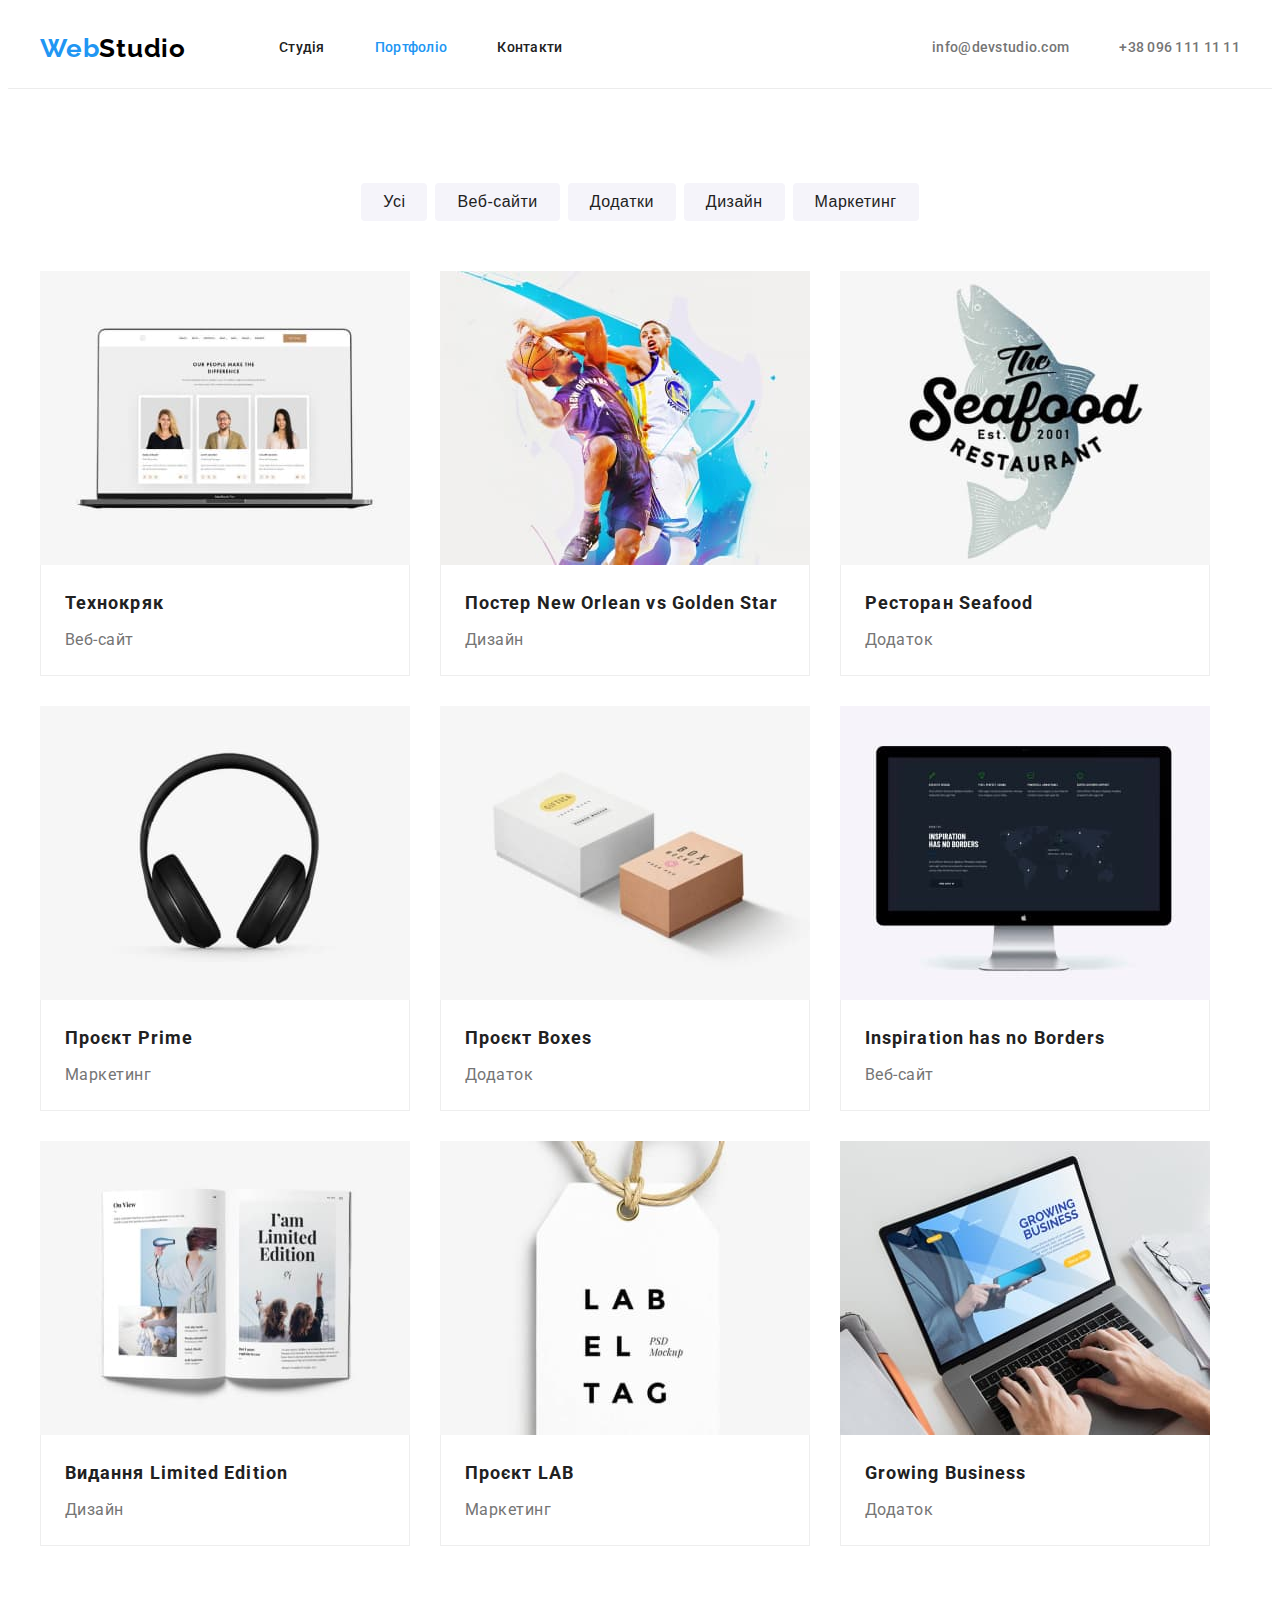
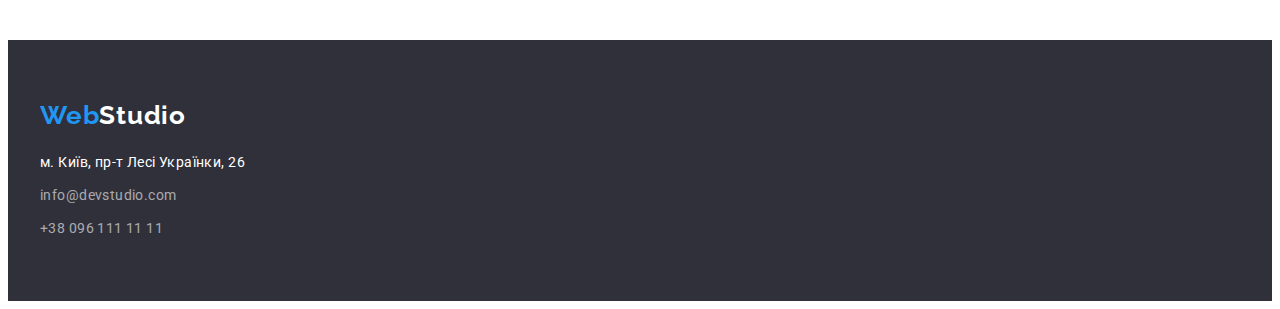
==== portfolio.html @ ee871b84 "clone hw3" ====
<!DOCTYPE html>
<html lang="uk">
  <head>
    <meta charset="UTF-8" />
    <meta http-equiv="X-UA-Compatible" content="IE=edge" />
    <meta name="viewport" content="width=device-width, initial-scale=1.0" />
    <title>Портфоліо</title>
    <link rel="preconnect" href="https://fonts.googleapis.com" />
    <link rel="preconnect" href="https://fonts.gstatic.com" crossorigin />
    <link href="https://fonts.googleapis.com/css2?family=Raleway:wght@700&family=Roboto:wght@400;500;700;900&display=swap" rel="stylesheet" />
    <link
      rel="stylesheet"
      href="https://cdnjs.cloudflare.com/ajax/libs/modern-normalize/1.1.0/modern-normalize.min.css"
      integrity="sha512-wpPYUAdjBVSE4KJnH1VR1HeZfpl1ub8YT/NKx4PuQ5NmX2tKuGu6U/JRp5y+Y8XG2tV+wKQpNHVUX03MfMFn9Q=="
      crossorigin="anonymous"
      referrerpolicy="no-referrer"
    />
    <link rel="stylesheet" href="./css/styles.css" />
  </head>

  <body>
    <header class="header">
      <div class="container">
        <!-- logo -->
        <a class="logo link" href="./index.html">Web<span class="logo-header">Studio</span></a>

        <!-- navigation -->
        <nav class="nav">
          <ul class="nav-list list">
            <li class="nav-item"><a class="nav-link link" href="./index.html">Студія</a></li>
            <li class="nav-item"><a class="nav-link link current" href="./portfolio.html">Портфоліо</a></li>
            <li class="nav-item"><a class="nav-link link" href="">Контакти</a></li>
          </ul>
        </nav>
        <ul class="contact-list list">
          <li class="contact-item"><a class="contact-link link" href="mailto:info@devstudio.com">info@devstudio.com</a></li>
          <li class="contact-item"><a class="contact-link link" href="tel:+380961111111">+38 096 111 11 11</a></li>
        </ul>
      </div>
    </header>

    <main>
      <section class="portfolio">
        <div class="container">
          <h1 class="visually-hidden">Портфоліо</h1>
          <ul class="portfolio-filter list">
            <li class="portfolio-filter-item"><button class="filter-btn" type="button">Усі</button></li>
            <li class="portfolio-filter-item"><button class="filter-btn" type="button">Веб-сайти</button></li>
            <li class="portfolio-filter-item"><button class="filter-btn" type="button">Додатки</button></li>
            <li class="portfolio-filter-item"><button class="filter-btn" type="button">Дизайн</button></li>
            <li class="portfolio-filter-item"><button class="filter-btn" type="button">Маркетинг</button></li>
          </ul>
          <ul class="portfolio-list list">
            <li class="portfolio-item">
              <a class="portfolio-item-link link" href="">
                <img class="portfolio-img" src="./images/portfolio-1.jpg" alt="Ноутбук" width="370" height="294" />
                <div class="portfolio-item-group">
                  <h2 class="portfolio-item-title">Технокряк</h2>
                  <p class="portfolio-item-text">Веб-сайт</p>
                </div>
              </a>
            </li>
            <li class="portfolio-item">
              <a class="portfolio-item-link link" href="">
                <img class="portfolio-img" src="./images/portfolio-2.jpg" alt="Два баскетболісти" width="370" height="294" />
                <div class="portfolio-item-group">
                  <h2 class="portfolio-item-title">Постер New Orlean vs Golden Star</h2>
                  <p class="portfolio-item-text">Дизайн</p>
                </div>
              </a>
            </li>
            <li class="portfolio-item">
              <a class="portfolio-item-link link" href="">
                <img class="portfolio-img" src="./images/portfolio-3.jpg" alt="Логотип-риба" width="370" height="294" />
                <div class="portfolio-item-group">
                  <h2 class="portfolio-item-title">Ресторан Seafood</h2>
                  <p class="portfolio-item-text">Додаток</p>
                </div>
              </a>
            </li>
            <li class="portfolio-item">
              <a class="portfolio-item-link link" href="">
                <img class="portfolio-img" src="./images/portfolio-4.jpg" alt="Навушники" width="370" height="294" />
                <div class="portfolio-item-group">
                  <h2 class="portfolio-item-title">Проєкт Prime</h2>
                  <p class="portfolio-item-text">Маркетинг</p>
                </div>
              </a>
            </li>
            <li class="portfolio-item">
              <a class="portfolio-item-link link" href="">
                <img class="portfolio-img" src="./images/portfolio-5.jpg" alt="Дві коробки" width="370" height="294" />
                <div class="portfolio-item-group">
                  <h2 class="portfolio-item-title">Проєкт Boxes</h2>
                  <p class="portfolio-item-text">Додаток</p>
                </div>
              </a>
            </li>
            <li class="portfolio-item">
              <a class="portfolio-item-link link" href="">
                <img class="portfolio-img" src="./images/portfolio-6.jpg" alt="Монітор" width="370" height="294" />
                <div class="portfolio-item-group">
                  <h2 class="portfolio-item-title">Inspiration has no Borders</h2>
                  <p class="portfolio-item-text">Веб-сайт</p>
                </div>
              </a>
            </li>
            <li class="portfolio-item">
              <a class="portfolio-item-link link" href="">
                <img class="portfolio-img" src="./images/portfolio-7.jpg" alt="Журнал" width="370" height="294" />
                <div class="portfolio-item-group">
                  <h2 class="portfolio-item-title">Видання Limited Edition</h2>
                  <p class="portfolio-item-text">Дизайн</p>
                </div>
              </a>
            </li>
            <li class="portfolio-item">
              <a class="portfolio-item-link link" href="">
                <img class="portfolio-img" src="./images/portfolio-8.jpg" alt="Етикетка" width="370" height="294" />
                <div class="portfolio-item-group">
                  <h2 class="portfolio-item-title">Проєкт LAB</h2>
                  <p class="portfolio-item-text">Маркетинг</p>
                </div>
              </a>
            </li>
            <li class="portfolio-item">
              <a class="portfolio-item-link link" href="">
                <img class="portfolio-img" src="./images/portfolio-9.jpg" alt="Ноутбук" width="370" height="294" />
                <div class="portfolio-item-group">
                  <h2 class="portfolio-item-title">Growing Business</h2>
                  <p class="portfolio-item-text">Додаток</p>
                </div>
              </a>
            </li>
          </ul>
        </div>
      </section>
    </main>

    <footer class="footer">
      <div class="container">
        <!-- logo -->
        <a class="logo link" href="./index.html">Web<span class="logo-footer">Studio</span></a>
        <address class="address">
          <ul class="address-list list">
            <li class="address-item"><a class="address-map link" href="https://goo.gl/maps/GGHUYbkFzDP6m6Ls8" target="_blank" rel="noopener noreferrer">м. Київ, пр-т Лесі Українки, 26</a></li>
            <li class="address-item"><a class="address-link link" href="mailto:info@devstudio.com">info@devstudio.com</a></li>
            <li class="address-item"><a class="address-link link" href="tel:+380961111111">+38 096 111 11 11</a></li>
          </ul>
        </address>
      </div>
    </footer>
  </body>
</html>
---- css/styles.css ----
:root {
  --first-text-color: #757575;
  --title-text-color: #212121;
  --accent-color: #2196f3;
  --first-bg-color: #ffffff;
  --second-bg-color: #2f303a;
  --alt-bg-color: #f5f4fa;
}

/* ----------------RESET------------------ */
h1,
h2,
h3,
h4,
h5,
h6,
p {
  margin: 0;
}

.list {
  list-style: none;
  margin: 0;
  padding: 0;
}

.link {
  text-decoration: none;
}

img {
  display: block;
}

/* ----------------GENERAL------------------ */
body {
  background-color: var(--first-bg-color);
  color: var(--first-text-color);
  font-family: "Roboto", sans-serif;
}

.link:hover,
.link:focus {
  color: var(--accent-color);
}

.container {
  margin: 0 auto;
  width: 1200px;
  padding-left: 15px;
  padding-right: 15px;
}

.header {
  border-bottom: 1px solid #ececec;
}

.visually-hidden {
  position: absolute;
  width: 1px;
  height: 1px;
  margin: -1px;
  border: 0;
  padding: 0;
  white-space: nowrap;
  clip-path: inset(100%);
  clip: rect(0 0 0 0);
  overflow: hidden;
}

/* ----------------LOGO------------------ */
.logo {
  font-family: "Raleway", sans-serif;
  color: var(--accent-color);
  font-weight: 700;
  font-size: 26px;
  line-height: 1.19;
  letter-spacing: 0.03em;
}

.logo-header {
  color: #000000;
}

.logo-footer {
  color: var(--first-bg-color);
}

/* ----------------NAV------------------ */
.header > .container {
  display: flex;
  align-items: center;
}

.nav,
.contact-list {
  font-weight: 500;
  font-size: 14px;
  line-height: 1.14;
  letter-spacing: 0.02em;
}

.nav-list {
  display: flex;
  gap: 50px;
  margin-left: 93px;
}

.contact-list {
  display: flex;
  gap: 50px;
  margin-left: auto;
}

.nav-link.current {
  color: var(--accent-color);
}

.nav-link {
  color: var(--title-text-color);

  display: block;
  padding-top: 32px;
  padding-bottom: 32px;
}

.contact-link {
  color: var(--first-text-color);
  display: block;
  padding-top: 32px;
  padding-bottom: 32px;
}

/* ----------------HERO------------------ */
.hero {
  background-color: var(--second-bg-color);
  text-align: center;
  padding: 200px 0px;
}

.hero-title {
  font-weight: 900;
  font-size: 44px;
  line-height: 1.36;
  letter-spacing: 0.06em;
  text-align: center;
  text-transform: uppercase;
  color: var(--first-bg-color);

  width: 700px;
  margin-left: auto;
  margin-right: auto;
  margin-bottom: 30px;
}

.hero-btn {
  font-weight: 700;
  font-size: 16px;
  line-height: 1.88;
  letter-spacing: 0.06em;

  color: var(--first-bg-color);
  background-color: var(--accent-color);

  border: none;
  cursor: pointer;

  min-width: 216px;
  min-height: 50px;
  padding: 10px 32px;
  box-shadow: 0px 4px 4px rgba(0, 0, 0, 0.15);
  border-radius: 4px;
}

/* ----------------ADVANTAGES------------------ */

.adv {
  padding-top: 94px;
  padding-bottom: 94px;
}

.adv-list {
  display: flex;
  flex-wrap: wrap;
  gap: 30px;
}

.adv-item {
  max-width: 270px;
}

.adv-subtitle {
  font-size: 14px;
  line-height: 1.14;
  letter-spacing: 0.03em;
  text-transform: uppercase;
  color: var(--title-text-color);

  margin-bottom: 10px;
}

.adv-text {
  font-size: 14px;
  line-height: 1.71;
  letter-spacing: 0.03em;
}

/* ----------------WORK------------------ */

.work {
  padding-bottom: 94px;
}

.work-title,
.team-title {
  font-size: 36px;
  line-height: 1.17;
  text-align: center;
  letter-spacing: 0.03em;
  color: var(--title-text-color);

  margin-bottom: 50px;
}

.work-list {
  display: flex;
  flex-wrap: wrap;
  gap: 30px;
}

/* ----------------TEAM------------------ */

.team {
  padding-top: 94px;
  padding-bottom: 94px;
}

.team {
  background-color: var(--alt-bg-color);
}

.team-list {
  display: flex;
  flex-wrap: wrap;
  gap: 30px;
}

.team-item {
  border-radius: 0px 0px 4px 4px;
  box-shadow: 0px 1px 3px rgba(0, 0, 0, 0.12), 0px 1px 1px rgba(0, 0, 0, 0.14), 0px 2px 1px rgba(0, 0, 0, 0.2);
}

.team-item-group {
  background-color: var(--first-bg-color);
  padding-bottom: 30px;
  padding-top: 30px;
  border-radius: 0px 0px 4px 4px;
}

.team-text,
.team-subtitle {
  font-size: 16px;
  line-height: 1.19;
  text-align: center;
  letter-spacing: 0.03em;
}

.team-text {
  color: var(--first-text-color);
}

.team-subtitle {
  font-weight: 500;
  color: var(--title-text-color);

  margin-bottom: 10px;
}

/* ----------------FOOTER------------------ */
.footer {
  background-color: var(--second-bg-color);
  padding-top: 60px;
  padding-bottom: 60px;
}

.address {
  font-style: inherit;
  margin-top: 20px;
}

.address-item:not(:first-child) {
  margin-top: 9px;
}

.address-map,
.address-link {
  font-size: 14px;
  line-height: 1.71;
  letter-spacing: 0.03em;
  color: var(--first-bg-color);
}

.address-link {
  color: rgba(255, 255, 255, 0.6);
}

/* --------------------PORTFOLIO-------------------- */

.portfolio {
  padding-top: 94px;
  padding-bottom: 94px;
}

.portfolio-filter {
  display: flex;
  gap: 8px;
  justify-content: center;
  margin-bottom: 50px;
}

.filter-btn {
  font-weight: 500;
  font-size: 16px;
  line-height: 1.62;
  text-align: center;
  letter-spacing: 0.03em;

  color: var(--title-text-color);
  background-color: var(--alt-bg-color);

  border: none;
  border-radius: 4px;
  cursor: pointer;

  padding: 6px 22px;
}

.filter-btn:hover,
.filter-btn:focus {
  color: var(--first-bg-color);
  background-color: var(--accent-color);
  box-shadow: 0px 3px 1px rgba(0, 0, 0, 0.1), 0px 1px 2px rgba(0, 0, 0, 0.08), 0px 2px 2px rgba(0, 0, 0, 0.12);
}

.portfolio-list {
  display: flex;
  flex-wrap: wrap;
  gap: 30px;
}

.portfolio-item-group {
  background-color: var(--first-bg-color);
  border-bottom: 1px solid #eeeeee;
  border-left: 1px solid #eeeeee;
  border-right: 1px solid #eeeeee;

  padding: 20px 24px;
}

.portfolio-item-title {
  font-size: 18px;
  line-height: 2;
  letter-spacing: 0.06em;
  color: var(--title-text-color);

  margin-bottom: 4px;
}
.portfolio-item-text {
  font-size: 16px;
  line-height: 1.88;
  letter-spacing: 0.03em;
  color: var(--first-text-color);
}
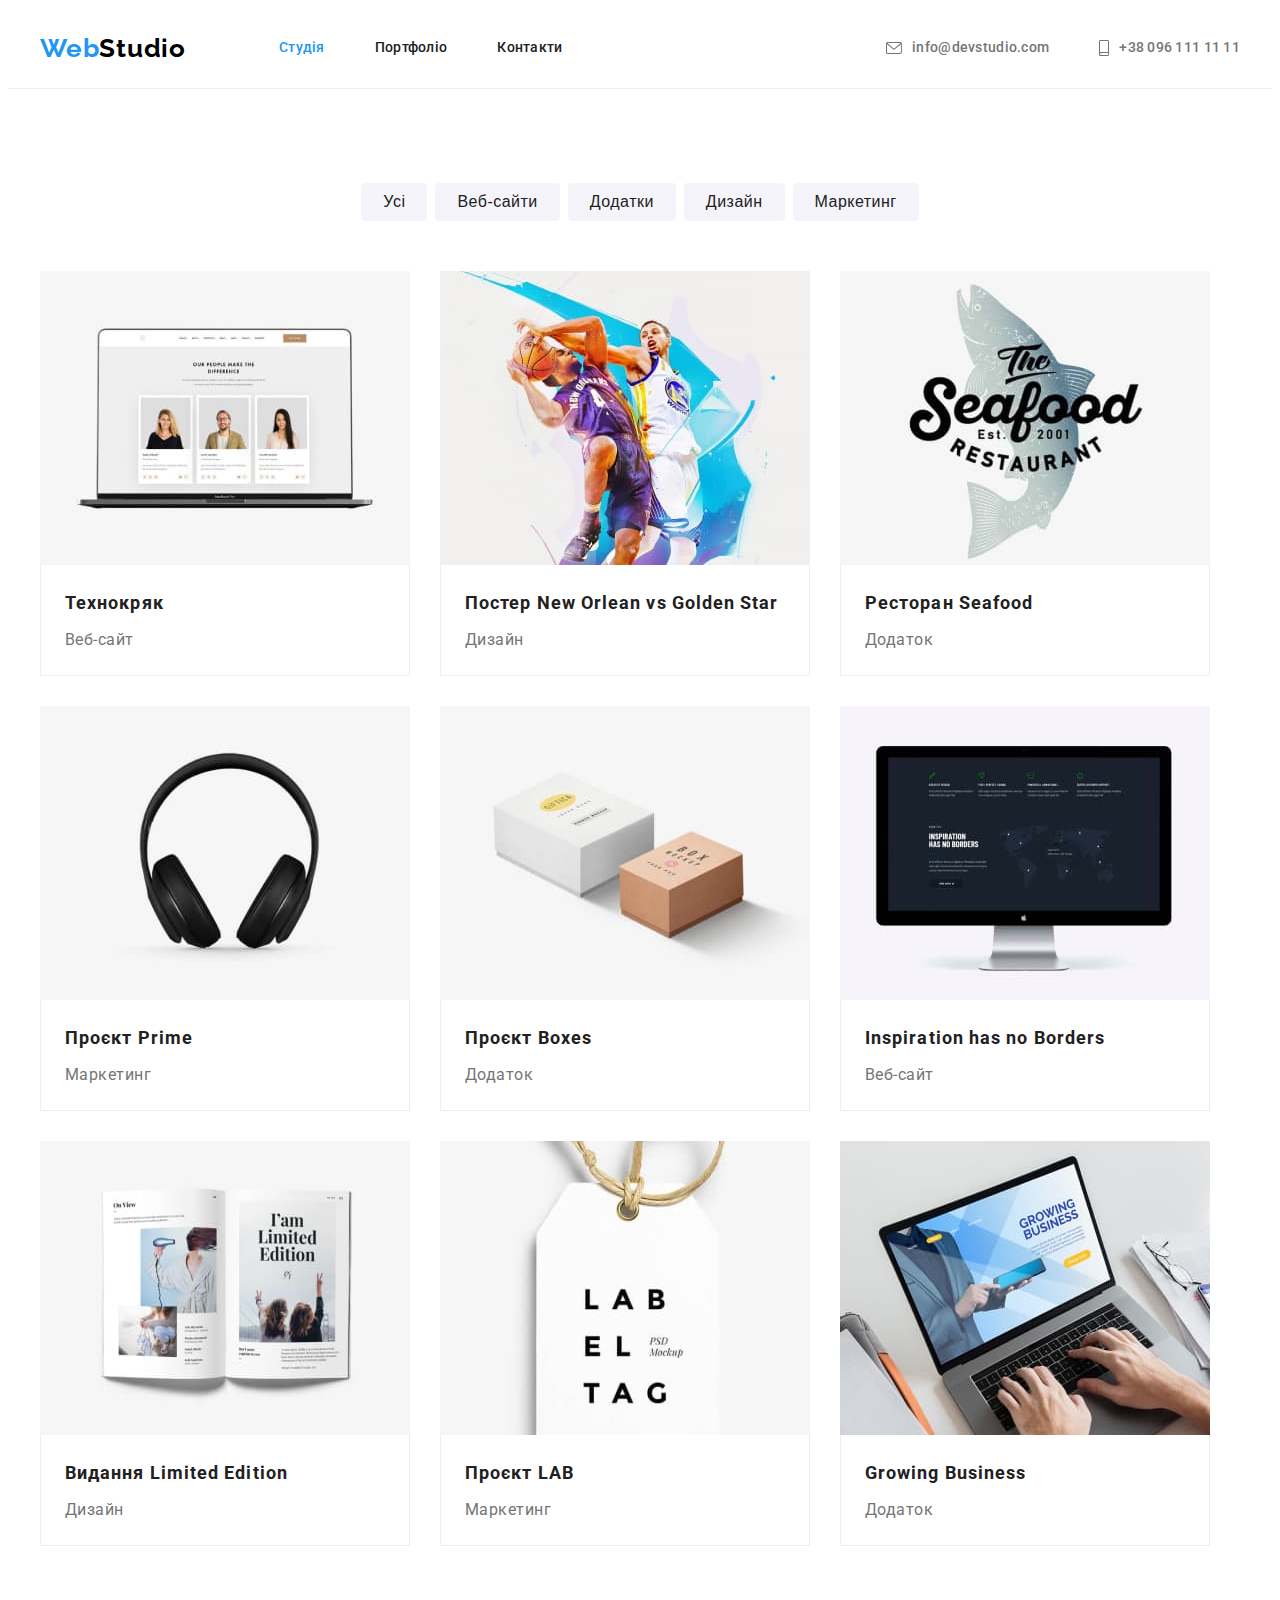
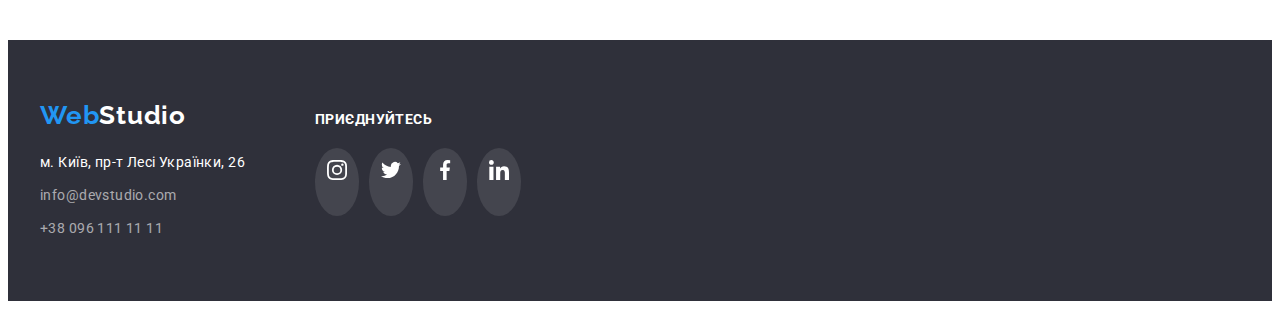
==== commit 03a7e7af: "+header, +footer, +portfolio shadow" ====
--- a/portfolio.html
+++ b/portfolio.html
@@ -27,14 +27,28 @@
         <!-- navigation -->
         <nav class="nav">
           <ul class="nav-list list">
-            <li class="nav-item"><a class="nav-link link" href="./index.html">Студія</a></li>
-            <li class="nav-item"><a class="nav-link link current" href="./portfolio.html">Портфоліо</a></li>
+            <li class="nav-item"><a class="nav-link link current" href="./index.html">Студія</a></li>
+            <li class="nav-item"><a class="nav-link link" href="./portfolio.html">Портфоліо</a></li>
             <li class="nav-item"><a class="nav-link link" href="">Контакти</a></li>
           </ul>
         </nav>
         <ul class="contact-list list">
-          <li class="contact-item"><a class="contact-link link" href="mailto:info@devstudio.com">info@devstudio.com</a></li>
-          <li class="contact-item"><a class="contact-link link" href="tel:+380961111111">+38 096 111 11 11</a></li>
+          <li class="contact-item">
+            <a class="contact-link link" href="mailto:info@devstudio.com">
+              <svg class="contact-icon" width="16px" height="12px">
+                <use href="./images/sprite.svg#icon-mail"></use>
+              </svg>
+              info@devstudio.com</a
+            >
+          </li>
+          <li class="contact-item">
+            <a class="contact-link link" href="tel:+380961111111">
+              <svg class="contact-icon" width="10px" height="16px">
+                <use href="./images/sprite.svg#icon-smartphone"></use>
+              </svg>
+              +38 096 111 11 11</a
+            >
+          </li>
         </ul>
       </div>
     </header>
@@ -52,7 +66,7 @@
           </ul>
           <ul class="portfolio-list list">
             <li class="portfolio-item">
-              <a class="portfolio-item-link link" href="">
+              <a class="portfolio-item-link link" href="" target="_blank" rel="noopener noreferrer">
                 <img class="portfolio-img" src="./images/portfolio-1.jpg" alt="Ноутбук" width="370" height="294" />
                 <div class="portfolio-item-group">
                   <h2 class="portfolio-item-title">Технокряк</h2>
@@ -61,7 +75,7 @@
               </a>
             </li>
             <li class="portfolio-item">
-              <a class="portfolio-item-link link" href="">
+              <a class="portfolio-item-link link" href="" target="_blank" rel="noopener noreferrer">
                 <img class="portfolio-img" src="./images/portfolio-2.jpg" alt="Два баскетболісти" width="370" height="294" />
                 <div class="portfolio-item-group">
                   <h2 class="portfolio-item-title">Постер New Orlean vs Golden Star</h2>
@@ -70,7 +84,7 @@
               </a>
             </li>
             <li class="portfolio-item">
-              <a class="portfolio-item-link link" href="">
+              <a class="portfolio-item-link link" href="" target="_blank" rel="noopener noreferrer">
                 <img class="portfolio-img" src="./images/portfolio-3.jpg" alt="Логотип-риба" width="370" height="294" />
                 <div class="portfolio-item-group">
                   <h2 class="portfolio-item-title">Ресторан Seafood</h2>
@@ -79,7 +93,7 @@
               </a>
             </li>
             <li class="portfolio-item">
-              <a class="portfolio-item-link link" href="">
+              <a class="portfolio-item-link link" href="" target="_blank" rel="noopener noreferrer">
                 <img class="portfolio-img" src="./images/portfolio-4.jpg" alt="Навушники" width="370" height="294" />
                 <div class="portfolio-item-group">
                   <h2 class="portfolio-item-title">Проєкт Prime</h2>
@@ -88,7 +102,7 @@
               </a>
             </li>
             <li class="portfolio-item">
-              <a class="portfolio-item-link link" href="">
+              <a class="portfolio-item-link link" href="" target="_blank" rel="noopener noreferrer">
                 <img class="portfolio-img" src="./images/portfolio-5.jpg" alt="Дві коробки" width="370" height="294" />
                 <div class="portfolio-item-group">
                   <h2 class="portfolio-item-title">Проєкт Boxes</h2>
@@ -97,7 +111,7 @@
               </a>
             </li>
             <li class="portfolio-item">
-              <a class="portfolio-item-link link" href="">
+              <a class="portfolio-item-link link" href="" target="_blank" rel="noopener noreferrer">
                 <img class="portfolio-img" src="./images/portfolio-6.jpg" alt="Монітор" width="370" height="294" />
                 <div class="portfolio-item-group">
                   <h2 class="portfolio-item-title">Inspiration has no Borders</h2>
@@ -106,7 +120,7 @@
               </a>
             </li>
             <li class="portfolio-item">
-              <a class="portfolio-item-link link" href="">
+              <a class="portfolio-item-link link" href="" target="_blank" rel="noopener noreferrer">
                 <img class="portfolio-img" src="./images/portfolio-7.jpg" alt="Журнал" width="370" height="294" />
                 <div class="portfolio-item-group">
                   <h2 class="portfolio-item-title">Видання Limited Edition</h2>
@@ -115,7 +129,7 @@
               </a>
             </li>
             <li class="portfolio-item">
-              <a class="portfolio-item-link link" href="">
+              <a class="portfolio-item-link link" href="" target="_blank" rel="noopener noreferrer">
                 <img class="portfolio-img" src="./images/portfolio-8.jpg" alt="Етикетка" width="370" height="294" />
                 <div class="portfolio-item-group">
                   <h2 class="portfolio-item-title">Проєкт LAB</h2>
@@ -124,7 +138,7 @@
               </a>
             </li>
             <li class="portfolio-item">
-              <a class="portfolio-item-link link" href="">
+              <a class="portfolio-item-link link" href="" target="_blank" rel="noopener noreferrer">
                 <img class="portfolio-img" src="./images/portfolio-9.jpg" alt="Ноутбук" width="370" height="294" />
                 <div class="portfolio-item-group">
                   <h2 class="portfolio-item-title">Growing Business</h2>
@@ -139,15 +153,50 @@
 
     <footer class="footer">
       <div class="container">
-        <!-- logo -->
-        <a class="logo link" href="./index.html">Web<span class="logo-footer">Studio</span></a>
-        <address class="address">
-          <ul class="address-list list">
-            <li class="address-item"><a class="address-map link" href="https://goo.gl/maps/GGHUYbkFzDP6m6Ls8" target="_blank" rel="noopener noreferrer">м. Київ, пр-т Лесі Українки, 26</a></li>
-            <li class="address-item"><a class="address-link link" href="mailto:info@devstudio.com">info@devstudio.com</a></li>
-            <li class="address-item"><a class="address-link link" href="tel:+380961111111">+38 096 111 11 11</a></li>
-          </ul>
-        </address>
+        <div class="footer-wrap">
+          <!-- logo -->
+          <a class="logo link" href="./index.html">Web<span class="logo-footer">Studio</span></a>
+          <address class="address">
+            <ul class="address-list list">
+              <li class="address-item"><a class="address-map link" href="https://goo.gl/maps/GGHUYbkFzDP6m6Ls8" target="_blank" rel="noopener noreferrer">м. Київ, пр-т Лесі Українки, 26</a></li>
+              <li class="address-item"><a class="address-link link" href="mailto:info@devstudio.com">info@devstudio.com</a></li>
+              <li class="address-item"><a class="address-link link" href="tel:+380961111111">+38 096 111 11 11</a></li>
+            </ul>
+          </address>
+        </div>
+        <div class="footer-wrap">
+          <strong class="footer-join">приєднуйтесь</strong>
+          <ul class="social-list list">
+            <li class="social-item">
+              <a href="" class="social-link link" target="_blank" rel="noopener noreferrer">
+                <svg class="social-icon" width="20px" height="20px">
+                  <use href="./images/sprite.svg#icon-instagram"></use>
+                </svg>
+              </a>
+            </li>
+            <li class="social-item">
+              <a href="" class="social-link link" target="_blank" rel="noopener noreferrer">
+                <svg class="social-icon" width="20px" height="20px">
+                  <use href="./images/sprite.svg#icon-twitter"></use>
+                </svg>
+              </a>
+            </li>
+            <li class="social-item">
+              <a href="" class="social-link link" target="_blank" rel="noopener noreferrer">
+                <svg class="social-icon" width="20px" height="20px">
+                  <use href="./images/sprite.svg#icon-facebook"></use>
+                </svg>
+              </a>
+            </li>
+            <li class="social-item">
+              <a href="" class="social-link link" target="_blank" rel="noopener noreferrer">
+                <svg class="social-icon" width="20px" height="20px">
+                  <use href="./images/sprite.svg#icon-linkedin"></use>
+                </svg>
+              </a>
+            </li>
+          </ul>
+        </div>
       </div>
     </footer>
   </body>
--- a/css/styles.css
+++ b/css/styles.css
@@ -126,14 +126,31 @@
 
 .contact-link {
   color: var(--first-text-color);
-  display: block;
+
+  display: flex;
+  gap: 10px;
+  align-items: center;
   padding-top: 32px;
   padding-bottom: 32px;
+}
+
+.contact-icon {
+  fill: currentColor;
+}
+
+.contact-link:hover,
+.contact-link:focus {
+  color: var(--accent-color);
 }
 
 /* ----------------HERO------------------ */
 .hero {
   background-color: var(--second-bg-color);
+  background-image: linear-gradient(rgba(47, 48, 58, 0.4), rgba(47, 48, 58, 0.4)), url(../images/hero-bg.jpg);
+  background-repeat: no-repeat;
+  background-position: center;
+  background-size: contain;
+
   text-align: center;
   padding: 200px 0px;
 }
@@ -143,7 +160,6 @@
   font-size: 44px;
   line-height: 1.36;
   letter-spacing: 0.06em;
-  text-align: center;
   text-transform: uppercase;
   color: var(--first-bg-color);
 
@@ -189,6 +205,15 @@
   max-width: 270px;
 }
 
+.adv-icon-wrap {
+  background-color: var(--alt-bg-color);
+  border-radius: 4px;
+  text-align: center;
+  padding-top: 25px;
+  padding-bottom: 25px;
+  margin-bottom: 30px;
+}
+
 .adv-subtitle {
   font-size: 14px;
   line-height: 1.14;
@@ -255,18 +280,20 @@
   padding-bottom: 30px;
   padding-top: 30px;
   border-radius: 0px 0px 4px 4px;
+  text-align: center;
 }
 
 .team-text,
 .team-subtitle {
   font-size: 16px;
   line-height: 1.19;
-  text-align: center;
+
   letter-spacing: 0.03em;
 }
 
 .team-text {
   color: var(--first-text-color);
+  margin-bottom: 16px;
 }
 
 .team-subtitle {
@@ -274,6 +301,39 @@
   color: var(--title-text-color);
 
   margin-bottom: 10px;
+}
+
+.social-list {
+  display: flex;
+  gap: 10px;
+  justify-content: center;
+}
+
+.social-link {
+  display: block;
+  text-align: center;
+  width: 44px;
+  height: 44px;
+  padding-top: 12px;
+  padding-bottom: 12px;
+  color: #afb1b8;
+  background-color: var(--first-bg-color);
+  border-radius: 50%;
+}
+
+.footer .social-link {
+  color: var(--first-bg-color);
+  background-color: rgba(255, 255, 255, 0.1);
+}
+
+.social-icon {
+  fill: currentColor;
+}
+
+.social-link:hover,
+.social-link:focus {
+  color: var(--first-bg-color);
+  background-color: var(--accent-color);
 }
 
 /* ----------------FOOTER------------------ */
@@ -283,6 +343,11 @@
   padding-bottom: 60px;
 }
 
+.footer > .container {
+  display: flex;
+  gap: 70px;
+}
+
 .address {
   font-style: inherit;
   margin-top: 20px;
@@ -304,6 +369,19 @@
   color: rgba(255, 255, 255, 0.6);
 }
 
+.footer-join {
+  display: block;
+  font-size: 14px;
+  line-height: 1.14;
+  letter-spacing: 0.03em;
+  text-transform: uppercase;
+
+  color: var(--first-bg-color);
+
+  margin-top: 12px;
+  margin-bottom: 20px;
+}
+
 /* --------------------PORTFOLIO-------------------- */
 
 .portfolio {
@@ -346,6 +424,15 @@
   display: flex;
   flex-wrap: wrap;
   gap: 30px;
+}
+
+.portfolio-item-link {
+  display: block;
+}
+
+.portfolio-item-link:hover,
+.portfolio-item-link:focus {
+  box-shadow: 0px 1px 1px rgba(0, 0, 0, 0.12), 0px 4px 4px rgba(0, 0, 0, 0.06), 1px 4px 6px rgba(0, 0, 0, 0.16);
 }
 
 .portfolio-item-group {
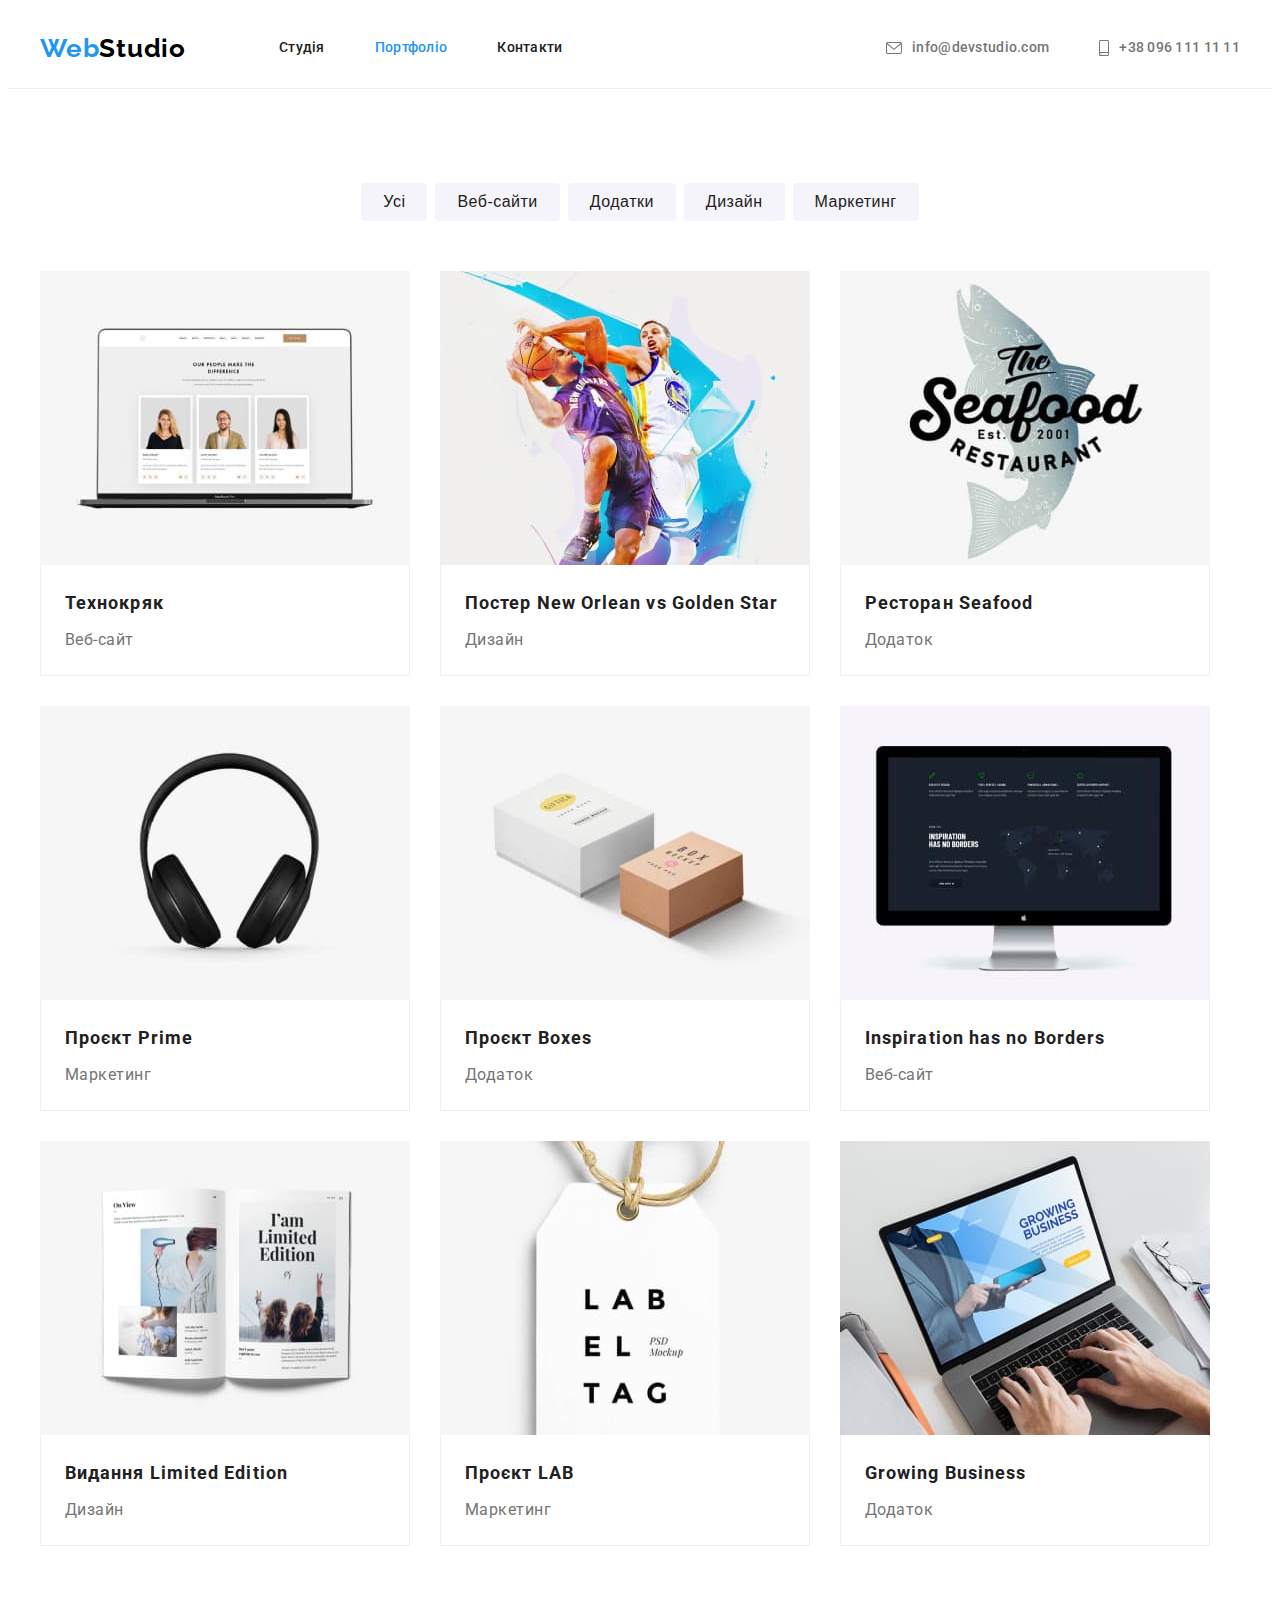
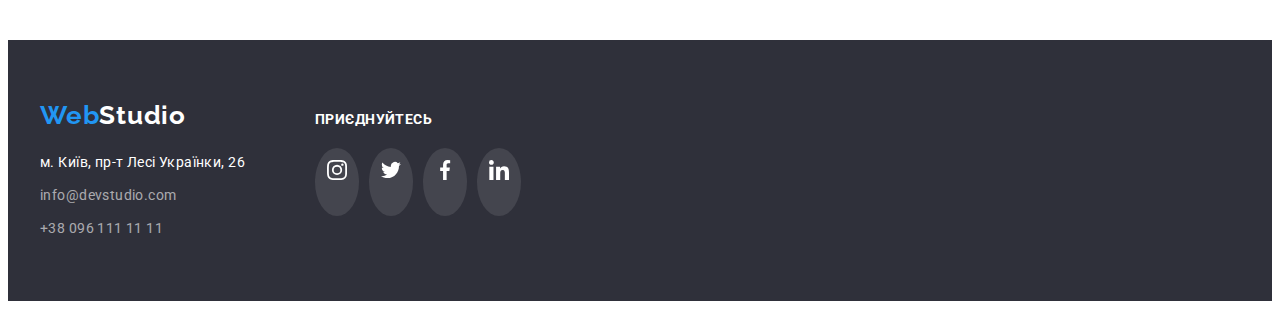
==== commit f972440b: "finish 1.0" ====
--- a/portfolio.html
+++ b/portfolio.html
@@ -27,8 +27,8 @@
         <!-- navigation -->
         <nav class="nav">
           <ul class="nav-list list">
-            <li class="nav-item"><a class="nav-link link current" href="./index.html">Студія</a></li>
-            <li class="nav-item"><a class="nav-link link" href="./portfolio.html">Портфоліо</a></li>
+            <li class="nav-item"><a class="nav-link link" href="./index.html">Студія</a></li>
+            <li class="nav-item"><a class="nav-link link current" href="./portfolio.html">Портфоліо</a></li>
             <li class="nav-item"><a class="nav-link link" href="">Контакти</a></li>
           </ul>
         </nav>
@@ -36,7 +36,7 @@
           <li class="contact-item">
             <a class="contact-link link" href="mailto:info@devstudio.com">
               <svg class="contact-icon" width="16px" height="12px">
-                <use href="./images/sprite.svg#icon-mail"></use>
+                <use href="./images/icons.svg#icon-mail"></use>
               </svg>
               info@devstudio.com</a
             >
@@ -44,7 +44,7 @@
           <li class="contact-item">
             <a class="contact-link link" href="tel:+380961111111">
               <svg class="contact-icon" width="10px" height="16px">
-                <use href="./images/sprite.svg#icon-smartphone"></use>
+                <use href="./images/icons.svg#icon-smartphone"></use>
               </svg>
               +38 096 111 11 11</a
             >
@@ -165,33 +165,33 @@
           </address>
         </div>
         <div class="footer-wrap">
-          <strong class="footer-join">приєднуйтесь</strong>
+          <p class="footer-join">приєднуйтесь</p>
           <ul class="social-list list">
             <li class="social-item">
               <a href="" class="social-link link" target="_blank" rel="noopener noreferrer">
                 <svg class="social-icon" width="20px" height="20px">
-                  <use href="./images/sprite.svg#icon-instagram"></use>
-                </svg>
-              </a>
-            </li>
-            <li class="social-item">
-              <a href="" class="social-link link" target="_blank" rel="noopener noreferrer">
-                <svg class="social-icon" width="20px" height="20px">
-                  <use href="./images/sprite.svg#icon-twitter"></use>
-                </svg>
-              </a>
-            </li>
-            <li class="social-item">
-              <a href="" class="social-link link" target="_blank" rel="noopener noreferrer">
-                <svg class="social-icon" width="20px" height="20px">
-                  <use href="./images/sprite.svg#icon-facebook"></use>
-                </svg>
-              </a>
-            </li>
-            <li class="social-item">
-              <a href="" class="social-link link" target="_blank" rel="noopener noreferrer">
-                <svg class="social-icon" width="20px" height="20px">
-                  <use href="./images/sprite.svg#icon-linkedin"></use>
+                  <use href="./images/icons.svg#icon-instagram"></use>
+                </svg>
+              </a>
+            </li>
+            <li class="social-item">
+              <a href="" class="social-link link" target="_blank" rel="noopener noreferrer">
+                <svg class="social-icon" width="20px" height="20px">
+                  <use href="./images/icons.svg#icon-twitter"></use>
+                </svg>
+              </a>
+            </li>
+            <li class="social-item">
+              <a href="" class="social-link link" target="_blank" rel="noopener noreferrer">
+                <svg class="social-icon" width="20px" height="20px">
+                  <use href="./images/icons.svg#icon-facebook"></use>
+                </svg>
+              </a>
+            </li>
+            <li class="social-item">
+              <a href="" class="social-link link" target="_blank" rel="noopener noreferrer">
+                <svg class="social-icon" width="20px" height="20px">
+                  <use href="./images/icons.svg#icon-linkedin"></use>
                 </svg>
               </a>
             </li>
--- a/css/styles.css
+++ b/css/styles.css
@@ -5,6 +5,7 @@
   --first-bg-color: #ffffff;
   --second-bg-color: #2f303a;
   --alt-bg-color: #f5f4fa;
+  --calm-icon-corol: #afb1b8;
 }
 
 /* ----------------RESET------------------ */
@@ -42,6 +43,7 @@
 .link:hover,
 .link:focus {
   color: var(--accent-color);
+  border-color: var(--accent-color);
 }
 
 .container {
@@ -138,11 +140,6 @@
   fill: currentColor;
 }
 
-.contact-link:hover,
-.contact-link:focus {
-  color: var(--accent-color);
-}
-
 /* ----------------HERO------------------ */
 .hero {
   background-color: var(--second-bg-color);
@@ -237,7 +234,8 @@
 }
 
 .work-title,
-.team-title {
+.team-title,
+.clients-title {
   font-size: 36px;
   line-height: 1.17;
   text-align: center;
@@ -316,7 +314,7 @@
   height: 44px;
   padding-top: 12px;
   padding-bottom: 12px;
-  color: #afb1b8;
+  color: var(--calm-icon-corol);
   background-color: var(--first-bg-color);
   border-radius: 50%;
 }
@@ -334,6 +332,35 @@
 .social-link:focus {
   color: var(--first-bg-color);
   background-color: var(--accent-color);
+}
+
+/* ----------------CLIENTS------------------ */
+
+.clients {
+  padding-top: 94px;
+  padding-bottom: 94px;
+}
+
+.clients-list {
+  display: flex;
+  justify-content: space-between;
+}
+
+.client-link {
+  display: block;
+  text-align: center;
+  padding-top: 16px;
+  padding-bottom: 16px;
+  width: 170px;
+  height: 92px;
+
+  color: var(--calm-icon-corol);
+  border: 1px solid var(--calm-icon-corol);
+  border-radius: 4px;
+}
+
+.client-icon {
+  fill: currentColor;
 }
 
 /* ----------------FOOTER------------------ */
@@ -370,7 +397,7 @@
 }
 
 .footer-join {
-  display: block;
+  font-weight: 700;
   font-size: 14px;
   line-height: 1.14;
   letter-spacing: 0.03em;
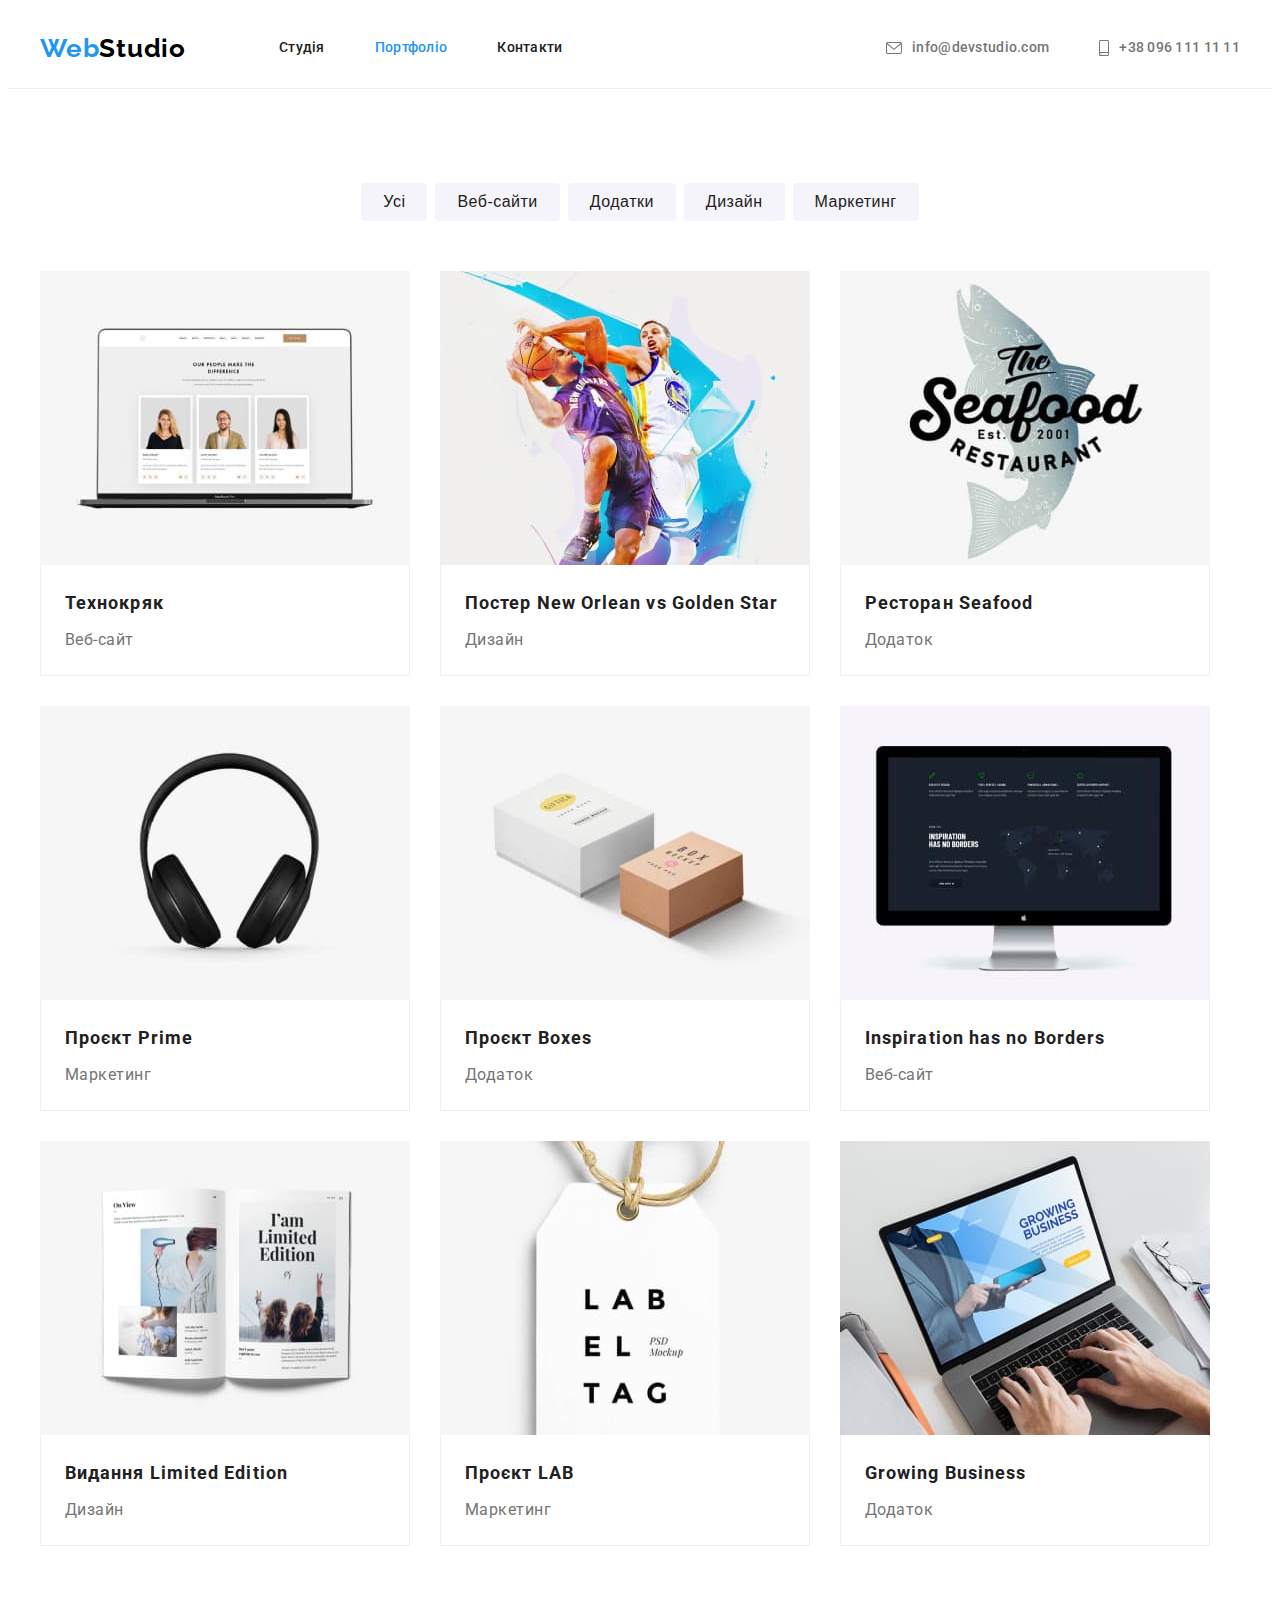
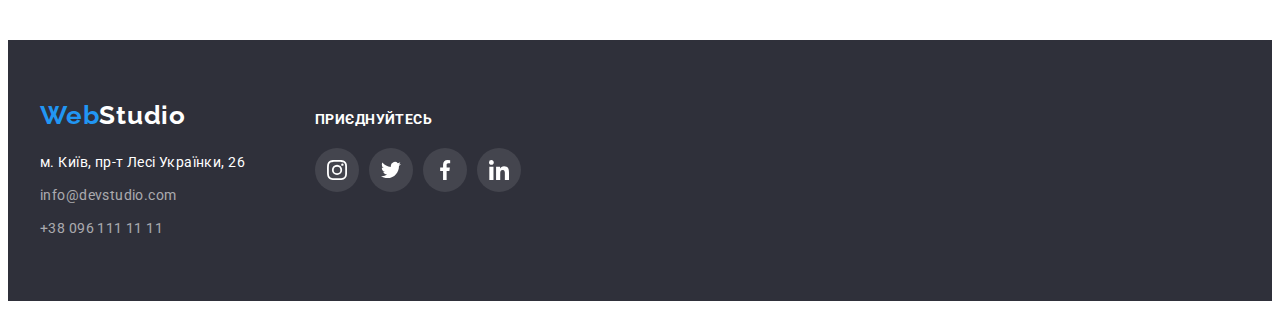
==== commit 4e8083cd: "finished 1.1" ====
--- a/portfolio.html
+++ b/portfolio.html
@@ -35,7 +35,7 @@
         <ul class="contact-list list">
           <li class="contact-item">
             <a class="contact-link link" href="mailto:info@devstudio.com">
-              <svg class="contact-icon" width="16px" height="12px">
+              <svg class="contact-icon" width="16" height="12">
                 <use href="./images/icons.svg#icon-mail"></use>
               </svg>
               info@devstudio.com</a
@@ -43,7 +43,7 @@
           </li>
           <li class="contact-item">
             <a class="contact-link link" href="tel:+380961111111">
-              <svg class="contact-icon" width="10px" height="16px">
+              <svg class="contact-icon" width="10" height="16">
                 <use href="./images/icons.svg#icon-smartphone"></use>
               </svg>
               +38 096 111 11 11</a
@@ -169,28 +169,28 @@
           <ul class="social-list list">
             <li class="social-item">
               <a href="" class="social-link link" target="_blank" rel="noopener noreferrer">
-                <svg class="social-icon" width="20px" height="20px">
+                <svg class="social-icon" width="20" height="20">
                   <use href="./images/icons.svg#icon-instagram"></use>
                 </svg>
               </a>
             </li>
             <li class="social-item">
               <a href="" class="social-link link" target="_blank" rel="noopener noreferrer">
-                <svg class="social-icon" width="20px" height="20px">
+                <svg class="social-icon" width="20" height="20">
                   <use href="./images/icons.svg#icon-twitter"></use>
                 </svg>
               </a>
             </li>
             <li class="social-item">
               <a href="" class="social-link link" target="_blank" rel="noopener noreferrer">
-                <svg class="social-icon" width="20px" height="20px">
+                <svg class="social-icon" width="20" height="20">
                   <use href="./images/icons.svg#icon-facebook"></use>
                 </svg>
               </a>
             </li>
             <li class="social-item">
               <a href="" class="social-link link" target="_blank" rel="noopener noreferrer">
-                <svg class="social-icon" width="20px" height="20px">
+                <svg class="social-icon" width="20" height="20">
                   <use href="./images/icons.svg#icon-linkedin"></use>
                 </svg>
               </a>
--- a/css/styles.css
+++ b/css/styles.css
@@ -142,6 +142,10 @@
 
 /* ----------------HERO------------------ */
 .hero {
+  max-width: 1600px;
+  height: 600px;
+  margin: 0 auto;
+
   background-color: var(--second-bg-color);
   background-image: linear-gradient(rgba(47, 48, 58, 0.4), rgba(47, 48, 58, 0.4)), url(../images/hero-bg.jpg);
   background-repeat: no-repeat;
@@ -307,13 +311,18 @@
   justify-content: center;
 }
 
-.social-link {
-  display: block;
-  text-align: center;
+.social-item {
   width: 44px;
   height: 44px;
-  padding-top: 12px;
-  padding-bottom: 12px;
+}
+
+.social-link {
+  display: flex;
+  align-items: center;
+  justify-content: center;
+  width: 100%;
+  height: 100%;
+
   color: var(--calm-icon-corol);
   background-color: var(--first-bg-color);
   border-radius: 50%;
@@ -346,20 +355,24 @@
   justify-content: space-between;
 }
 
-.client-link {
-  display: block;
-  text-align: center;
-  padding-top: 16px;
-  padding-bottom: 16px;
+.clients-item {
   width: 170px;
   height: 92px;
+}
+
+.clients-link {
+  display: flex;
+  align-items: center;
+  justify-content: center;
+  width: 100%;
+  height: 100%;
 
   color: var(--calm-icon-corol);
   border: 1px solid var(--calm-icon-corol);
   border-radius: 4px;
 }
 
-.client-icon {
+.clients-icon {
   fill: currentColor;
 }
 
@@ -373,6 +386,7 @@
 .footer > .container {
   display: flex;
   gap: 70px;
+  align-items: baseline;
 }
 
 .address {
@@ -405,7 +419,6 @@
 
   color: var(--first-bg-color);
 
-  margin-top: 12px;
   margin-bottom: 20px;
 }
 
